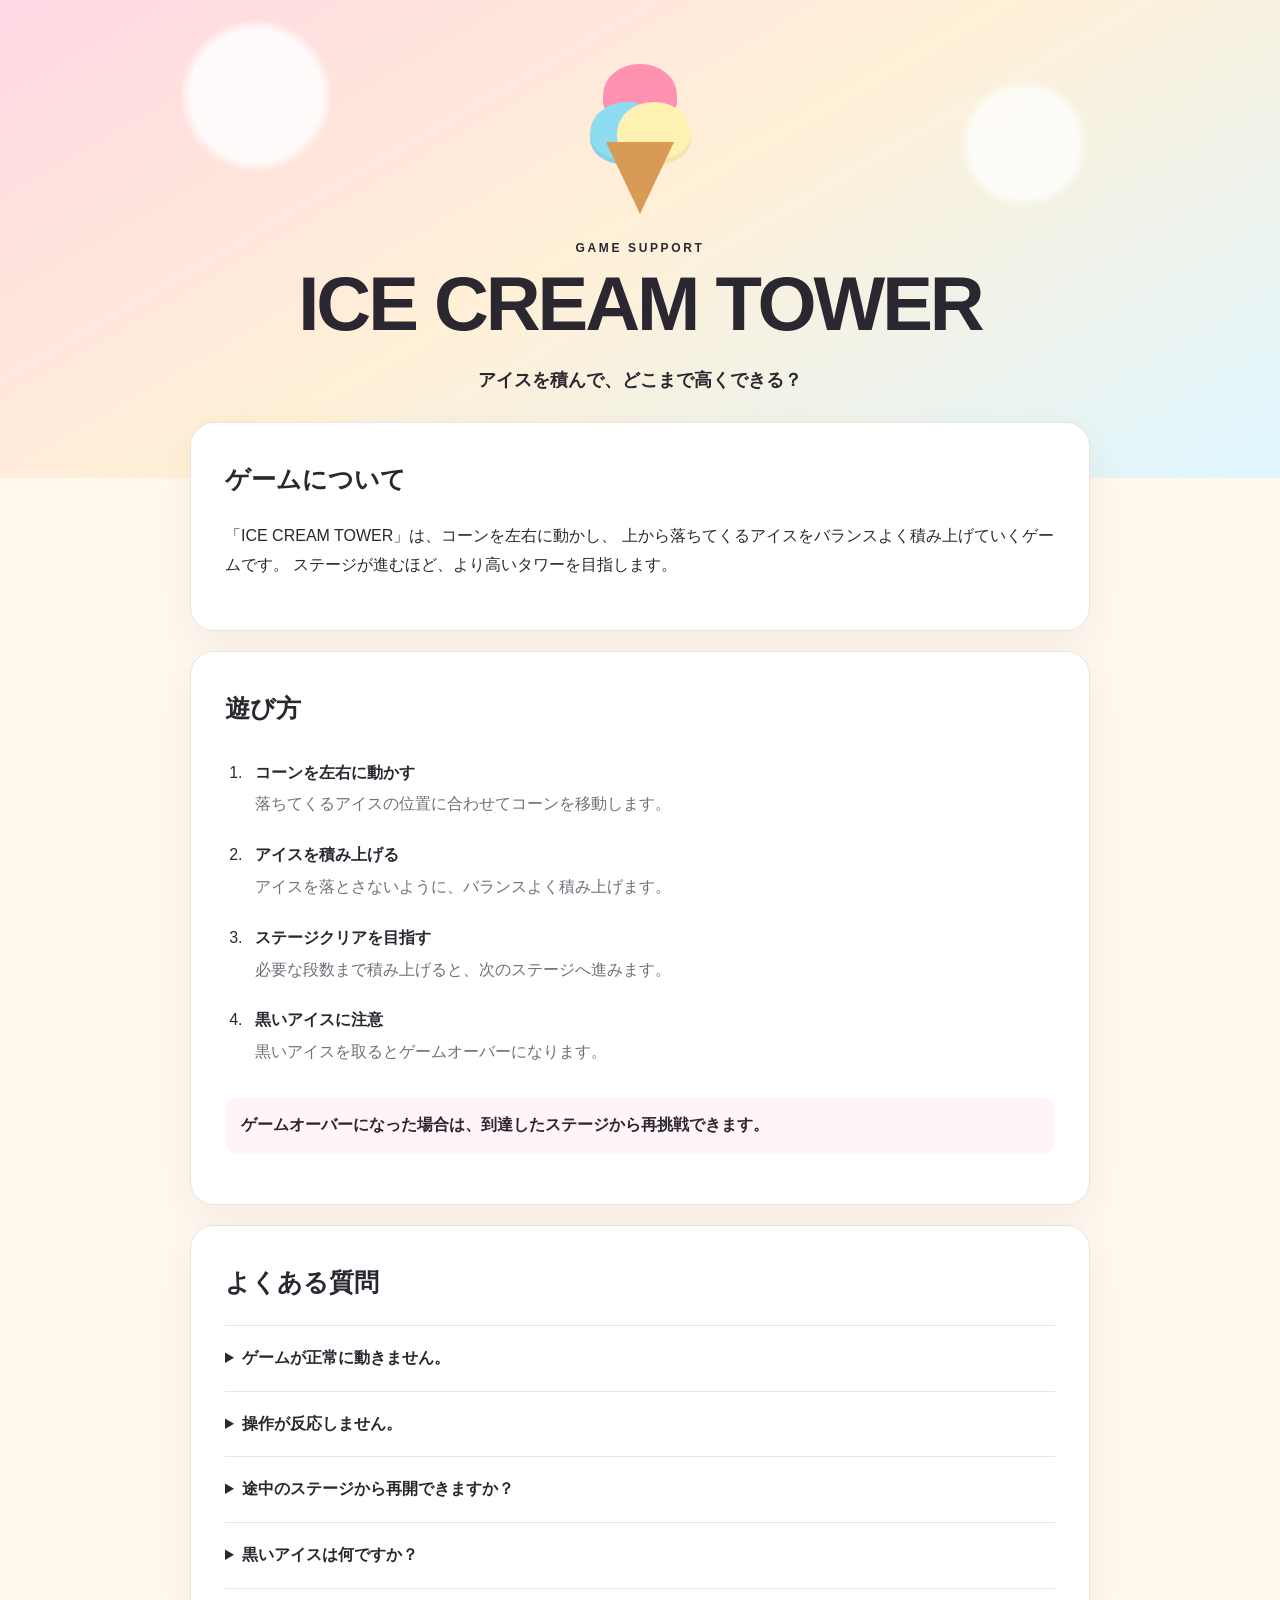
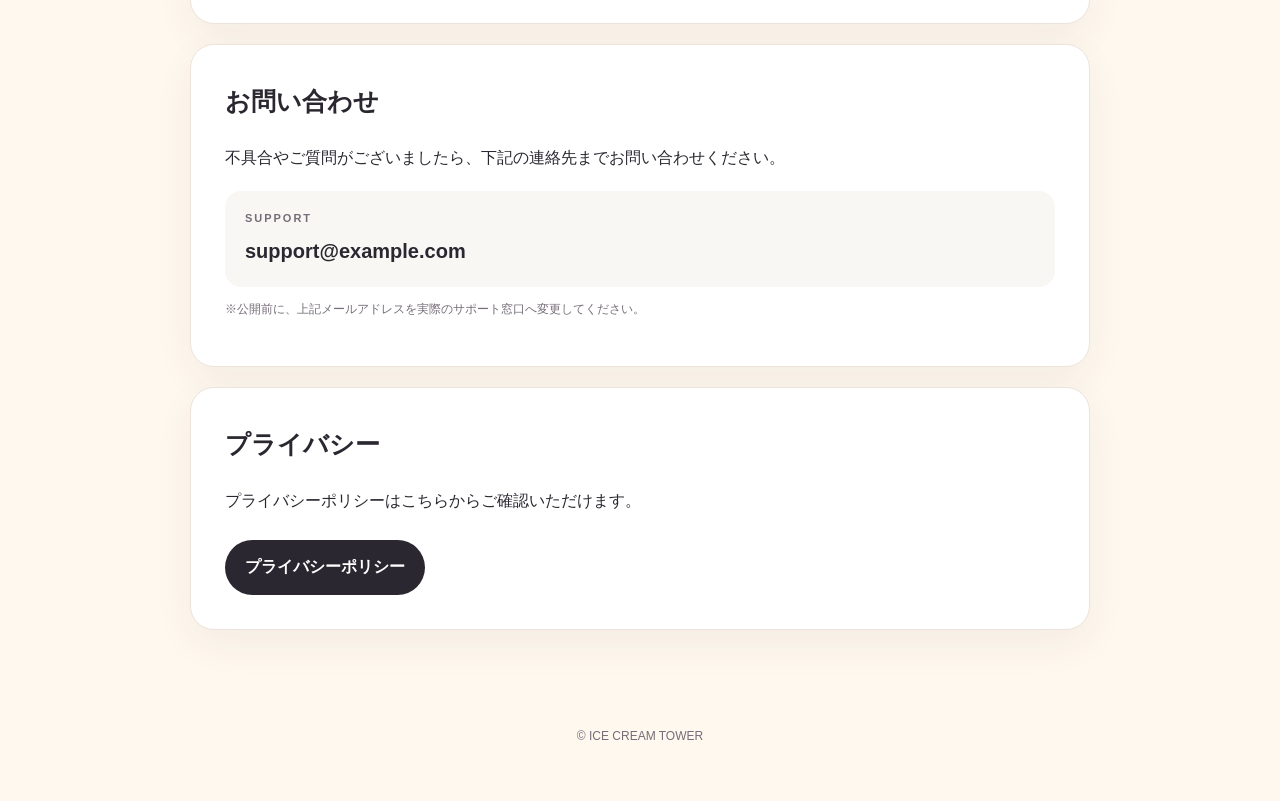
==== index.html @ 63a887dd "Add files via upload" ====
<!DOCTYPE html>
<html lang="ja">
<head>
  <meta charset="UTF-8">
  <meta name="viewport" content="width=device-width, initial-scale=1.0">
  <meta name="description" content="ICE CREAM TOWER サポートページ">
  <title>ICE CREAM TOWER | Support</title>
  <link rel="stylesheet" href="css/style.css">
</head>
<body>
  <header class="hero">
    <div class="hero-inner">
      <div class="icecream-mark" aria-hidden="true">
        <span class="scoop scoop-1"></span>
        <span class="scoop scoop-2"></span>
        <span class="scoop scoop-3"></span>
        <span class="cone"></span>
      </div>
      <p class="eyebrow">GAME SUPPORT</p>
      <h1>ICE CREAM TOWER</h1>
      <p class="lead">アイスを積んで、どこまで高くできる？</p>
    </div>
  </header>

  <main>
    <section class="card intro">
      <h2>ゲームについて</h2>
      <p>
        「ICE CREAM TOWER」は、コーンを左右に動かし、
        上から落ちてくるアイスをバランスよく積み上げていくゲームです。
        ステージが進むほど、より高いタワーを目指します。
      </p>
    </section>

    <section class="card">
      <h2>遊び方</h2>
      <ol class="steps">
        <li>
          <strong>コーンを左右に動かす</strong>
          <span>落ちてくるアイスの位置に合わせてコーンを移動します。</span>
        </li>
        <li>
          <strong>アイスを積み上げる</strong>
          <span>アイスを落とさないように、バランスよく積み上げます。</span>
        </li>
        <li>
          <strong>ステージクリアを目指す</strong>
          <span>必要な段数まで積み上げると、次のステージへ進みます。</span>
        </li>
        <li>
          <strong>黒いアイスに注意</strong>
          <span>黒いアイスを取るとゲームオーバーになります。</span>
        </li>
      </ol>
      <p class="note">
        ゲームオーバーになった場合は、到達したステージから再挑戦できます。
      </p>
    </section>

    <section class="card">
      <h2>よくある質問</h2>

      <details>
        <summary>ゲームが正常に動きません。</summary>
        <p>
          一度ゲームを終了して再起動してください。
          改善しない場合は、端末を再起動してから再度お試しください。
        </p>
      </details>

      <details>
        <summary>操作が反応しません。</summary>
        <p>
          画面を一度離してから再度操作してください。
          端末の動作が重い場合は、他のアプリを終了してからお試しください。
        </p>
      </details>

      <details>
        <summary>途中のステージから再開できますか？</summary>
        <p>
          ゲームオーバー時は、到達したステージから再挑戦できる仕様です。
        </p>
      </details>

      <details>
        <summary>黒いアイスは何ですか？</summary>
        <p>
          黒いアイスはゲームオーバーになる特殊なアイスです。
          コーンで受け取らないように避けてください。
        </p>
      </details>
    </section>

    <section class="card">
      <h2>お問い合わせ</h2>
      <p>
        不具合やご質問がございましたら、下記の連絡先までお問い合わせください。
      </p>
      <div class="contact-box">
        <p class="contact-label">SUPPORT</p>
        <p class="contact-placeholder">support@example.com</p>
      </div>
      <p class="small">
        ※公開前に、上記メールアドレスを実際のサポート窓口へ変更してください。
      </p>
    </section>

    <section class="card links">
      <h2>プライバシー</h2>
      <p>プライバシーポリシーはこちらからご確認いただけます。</p>
      <a class="button" href="privacy.html">プライバシーポリシー</a>
    </section>
  </main>

  <footer>
    <p>© ICE CREAM TOWER</p>
  </footer>
</body>
</html>
---- css/style.css ----
* {
  box-sizing: border-box;
}

:root {
  --bg: #fff8ef;
  --paper: #ffffff;
  --text: #2b2730;
  --sub: #756d78;
  --line: #eee3db;
  --accent: #ff8cac;
  --accent2: #74cfe8;
  --cream: #ffd9a0;
}

html {
  scroll-behavior: smooth;
}

body {
  margin: 0;
  font-family: -apple-system, BlinkMacSystemFont, "Hiragino Sans", "Yu Gothic", "YuGothic",
    "Noto Sans JP", sans-serif;
  background: var(--bg);
  color: var(--text);
  line-height: 1.8;
}

.hero {
  min-height: 440px;
  display: grid;
  place-items: center;
  text-align: center;
  padding: 64px 24px;
  background:
    radial-gradient(circle at 20% 20%, rgba(255,255,255,.85) 0 6%, transparent 7%),
    radial-gradient(circle at 80% 30%, rgba(255,255,255,.75) 0 5%, transparent 6%),
    linear-gradient(150deg, #ffd8e4 0%, #fff0d7 48%, #dff6ff 100%);
}

.hero-inner {
  max-width: 760px;
}

.eyebrow {
  margin: 12px 0 6px;
  font-size: 12px;
  letter-spacing: .22em;
  font-weight: 800;
}

h1 {
  margin: 0;
  font-size: clamp(38px, 8vw, 76px);
  line-height: 1;
  letter-spacing: -.04em;
}

.lead {
  margin-top: 22px;
  font-size: 18px;
  font-weight: 700;
}

.icecream-mark {
  position: relative;
  width: 118px;
  height: 150px;
  margin: 0 auto 24px;
}

.scoop {
  position: absolute;
  left: 50%;
  width: 74px;
  height: 62px;
  border-radius: 50% 50% 42% 42%;
  transform: translateX(-50%);
  box-shadow: inset 0 -5px 0 rgba(0,0,0,.05);
}

.scoop-1 {
  top: 0;
  background: #ff91b1;
}

.scoop-2 {
  top: 38px;
  left: 39%;
  background: #8edcf1;
}

.scoop-3 {
  top: 38px;
  left: 62%;
  background: #fff1b2;
}

.cone {
  position: absolute;
  bottom: 0;
  left: 50%;
  width: 0;
  height: 0;
  border-left: 34px solid transparent;
  border-right: 34px solid transparent;
  border-top: 72px solid #d99a55;
  transform: translateX(-50%);
}

main {
  width: min(900px, calc(100% - 32px));
  margin: -56px auto 72px;
  position: relative;
}

.card {
  background: var(--paper);
  border: 1px solid var(--line);
  border-radius: 24px;
  padding: 34px;
  margin-bottom: 20px;
  box-shadow: 0 14px 40px rgba(69, 43, 30, .06);
}

.card h2 {
  margin: 0 0 20px;
  font-size: 25px;
}

.steps {
  padding-left: 22px;
}

.steps li {
  padding: 8px 0 14px 8px;
}

.steps strong,
.steps span {
  display: block;
}

.steps span {
  color: var(--sub);
  margin-top: 3px;
}

.note {
  background: #fff4f7;
  border-radius: 14px;
  padding: 14px 16px;
  font-weight: 700;
}

details {
  border-top: 1px solid var(--line);
  padding: 18px 0;
}

details:last-of-type {
  border-bottom: 1px solid var(--line);
}

summary {
  cursor: pointer;
  font-weight: 700;
}

details p {
  color: var(--sub);
}

.contact-box {
  background: #f8f7f4;
  border-radius: 16px;
  padding: 18px 20px;
  margin: 18px 0 8px;
}

.contact-label {
  font-size: 11px;
  letter-spacing: .18em;
  margin: 0;
  font-weight: 800;
  color: var(--sub);
}

.contact-placeholder {
  margin: 4px 0 0;
  font-size: 20px;
  font-weight: 800;
}

.small {
  font-size: 12px;
  color: var(--sub);
}

.button {
  display: inline-block;
  margin-top: 8px;
  padding: 13px 20px;
  background: var(--text);
  color: white;
  border-radius: 999px;
  text-decoration: none;
  font-weight: 700;
}

.sub-header {
  padding: 64px 24px 92px;
  text-align: center;
  background: linear-gradient(150deg, #dff6ff 0%, #fff0d7 52%, #ffd8e4 100%);
}

.sub-header h1 {
  font-size: clamp(34px, 7vw, 58px);
}

.sub-header p:last-child {
  font-weight: 700;
}

.policy h2 {
  margin-top: 34px;
  font-size: 20px;
}

.policy h2:first-child {
  margin-top: 0;
}

.updated {
  margin-top: 36px;
  color: var(--sub);
  font-size: 13px;
}

.warning {
  padding: 12px 14px;
  background: #fff8dd;
  border-radius: 12px;
}

.text-link {
  display: inline-block;
  margin-top: 24px;
  color: var(--text);
  font-weight: 700;
}

footer {
  text-align: center;
  padding: 12px 24px 42px;
  color: var(--sub);
  font-size: 12px;
}

@media (max-width: 640px) {
  .hero {
    min-height: 390px;
    padding-top: 44px;
  }

  main {
    width: min(100% - 20px, 900px);
  }

  .card {
    padding: 24px 20px;
    border-radius: 20px;
  }

  .card h2 {
    font-size: 22px;
  }
}
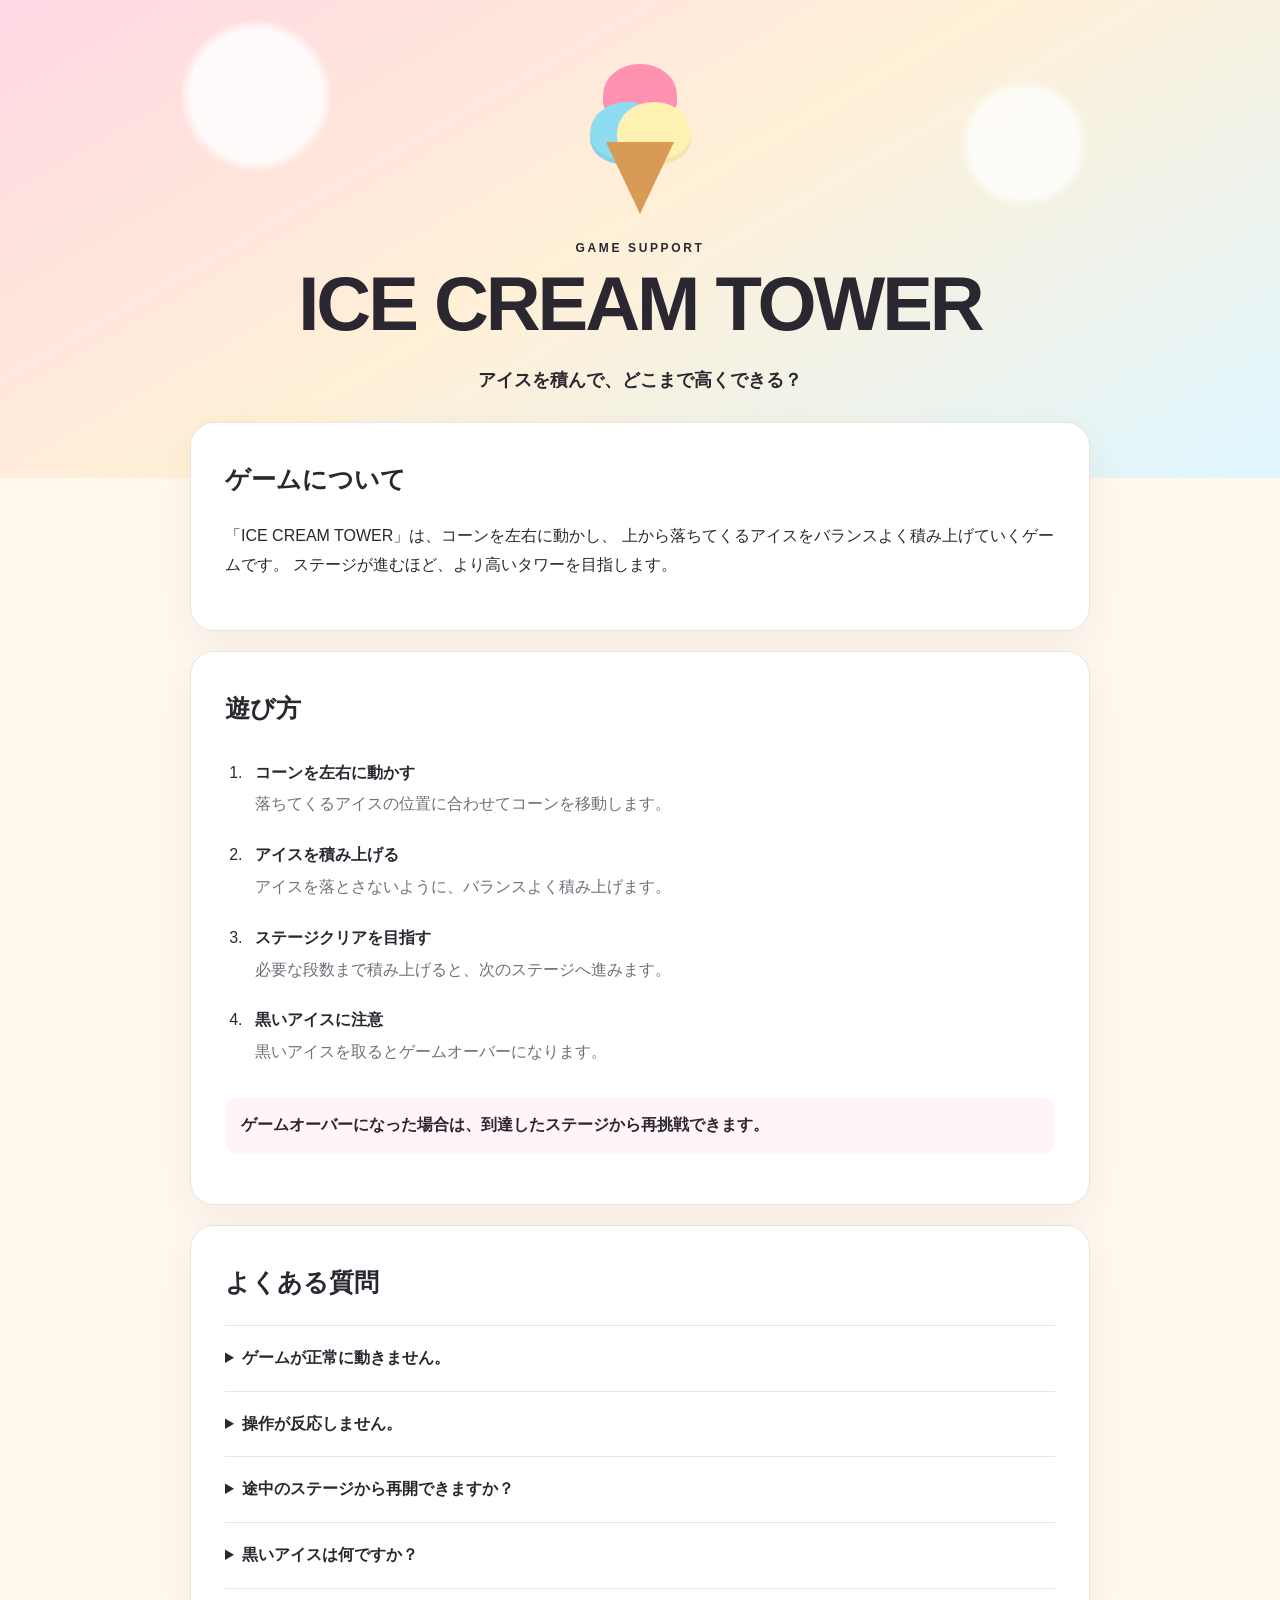
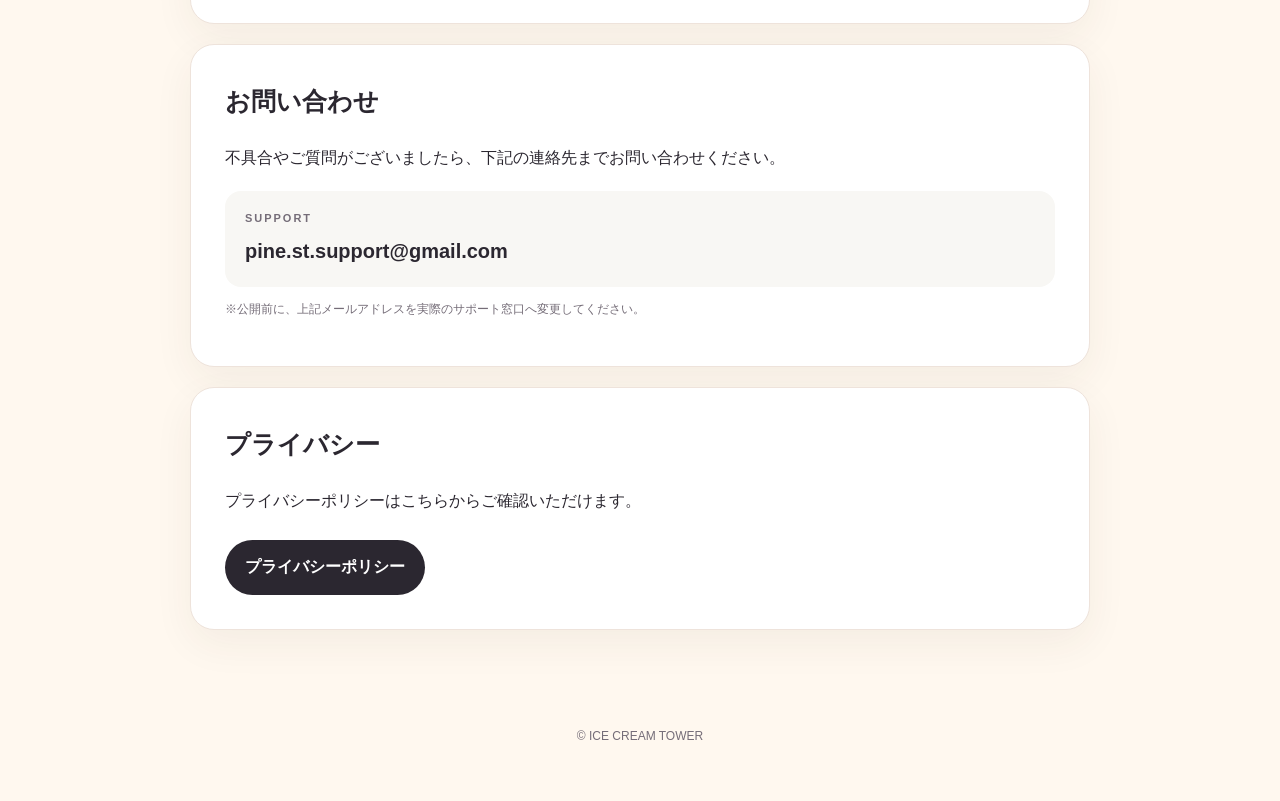
==== commit f3c4269a: "Update index.html" ====
--- a/index.html
+++ b/index.html
@@ -99,7 +99,7 @@
       </p>
       <div class="contact-box">
         <p class="contact-label">SUPPORT</p>
-        <p class="contact-placeholder">support@example.com</p>
+        <p class="contact-placeholder">pine.st.support@gmail.com</p>
       </div>
       <p class="small">
         ※公開前に、上記メールアドレスを実際のサポート窓口へ変更してください。
